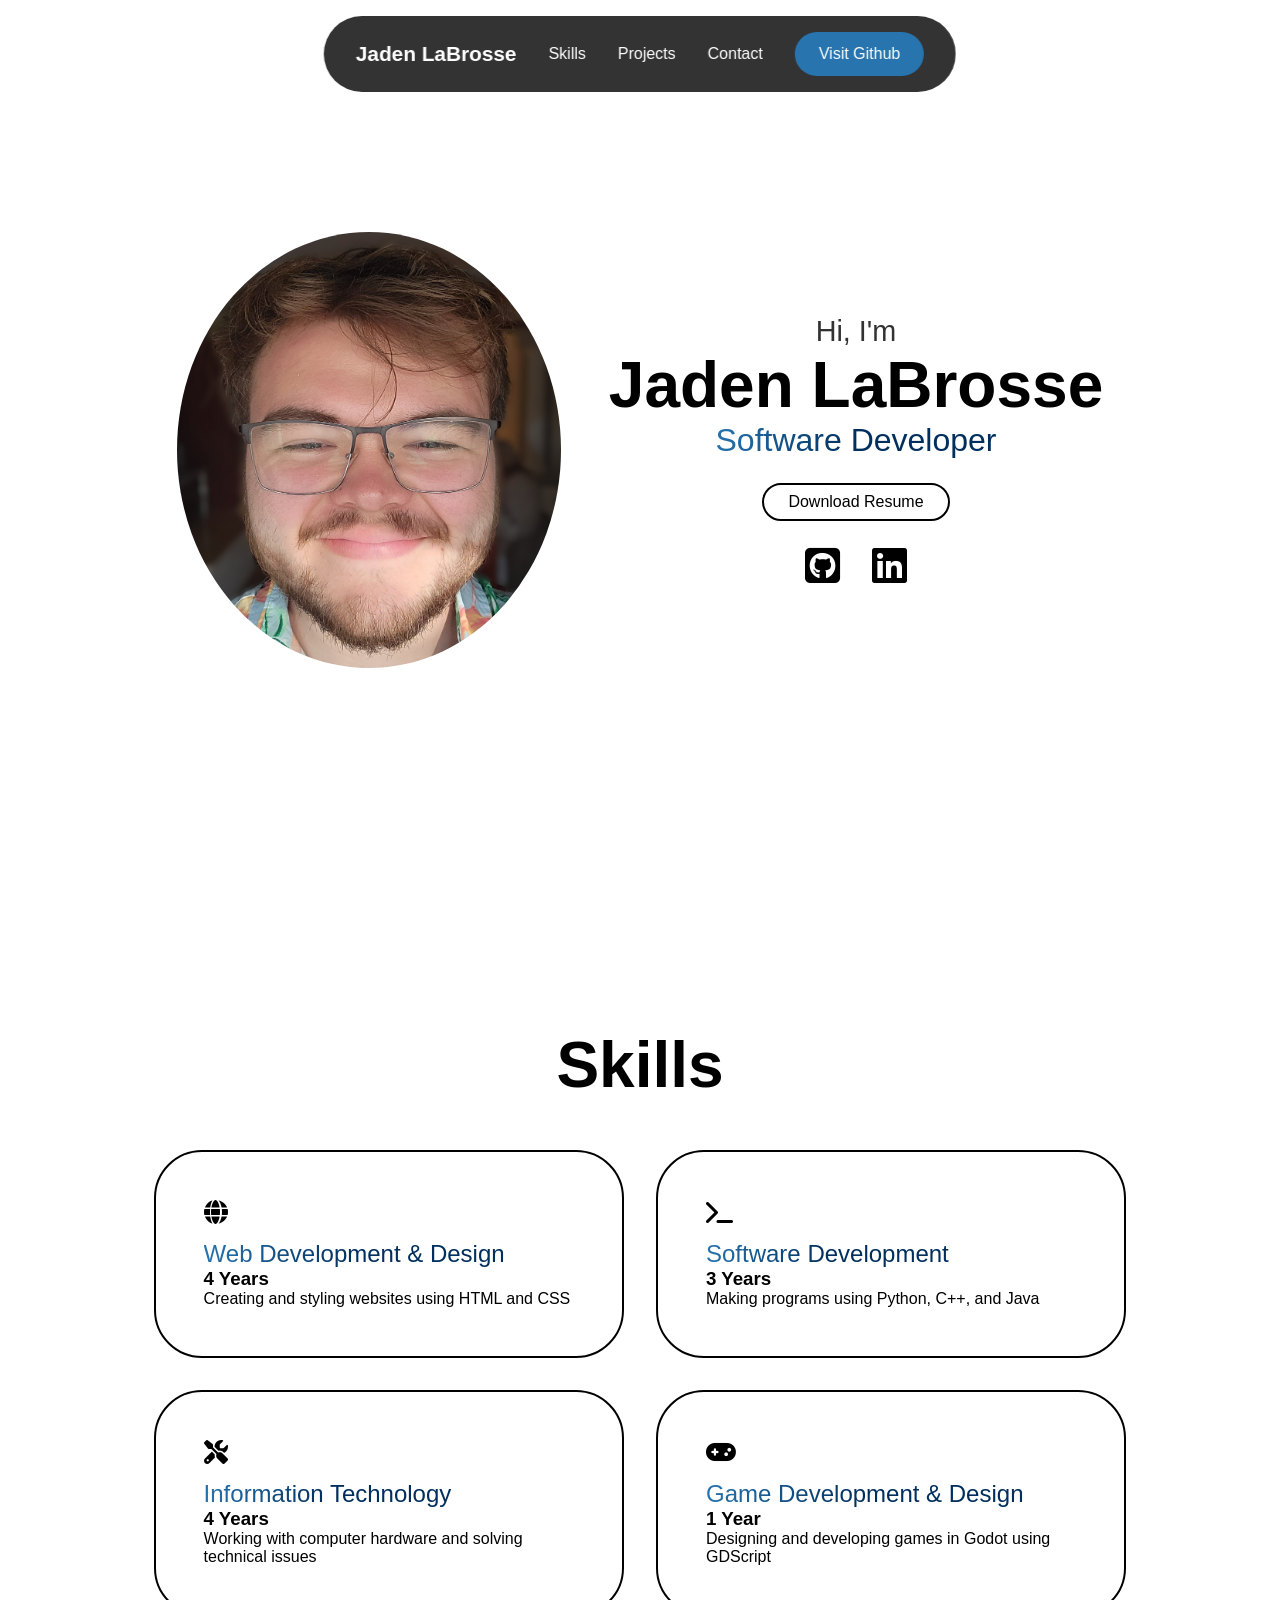
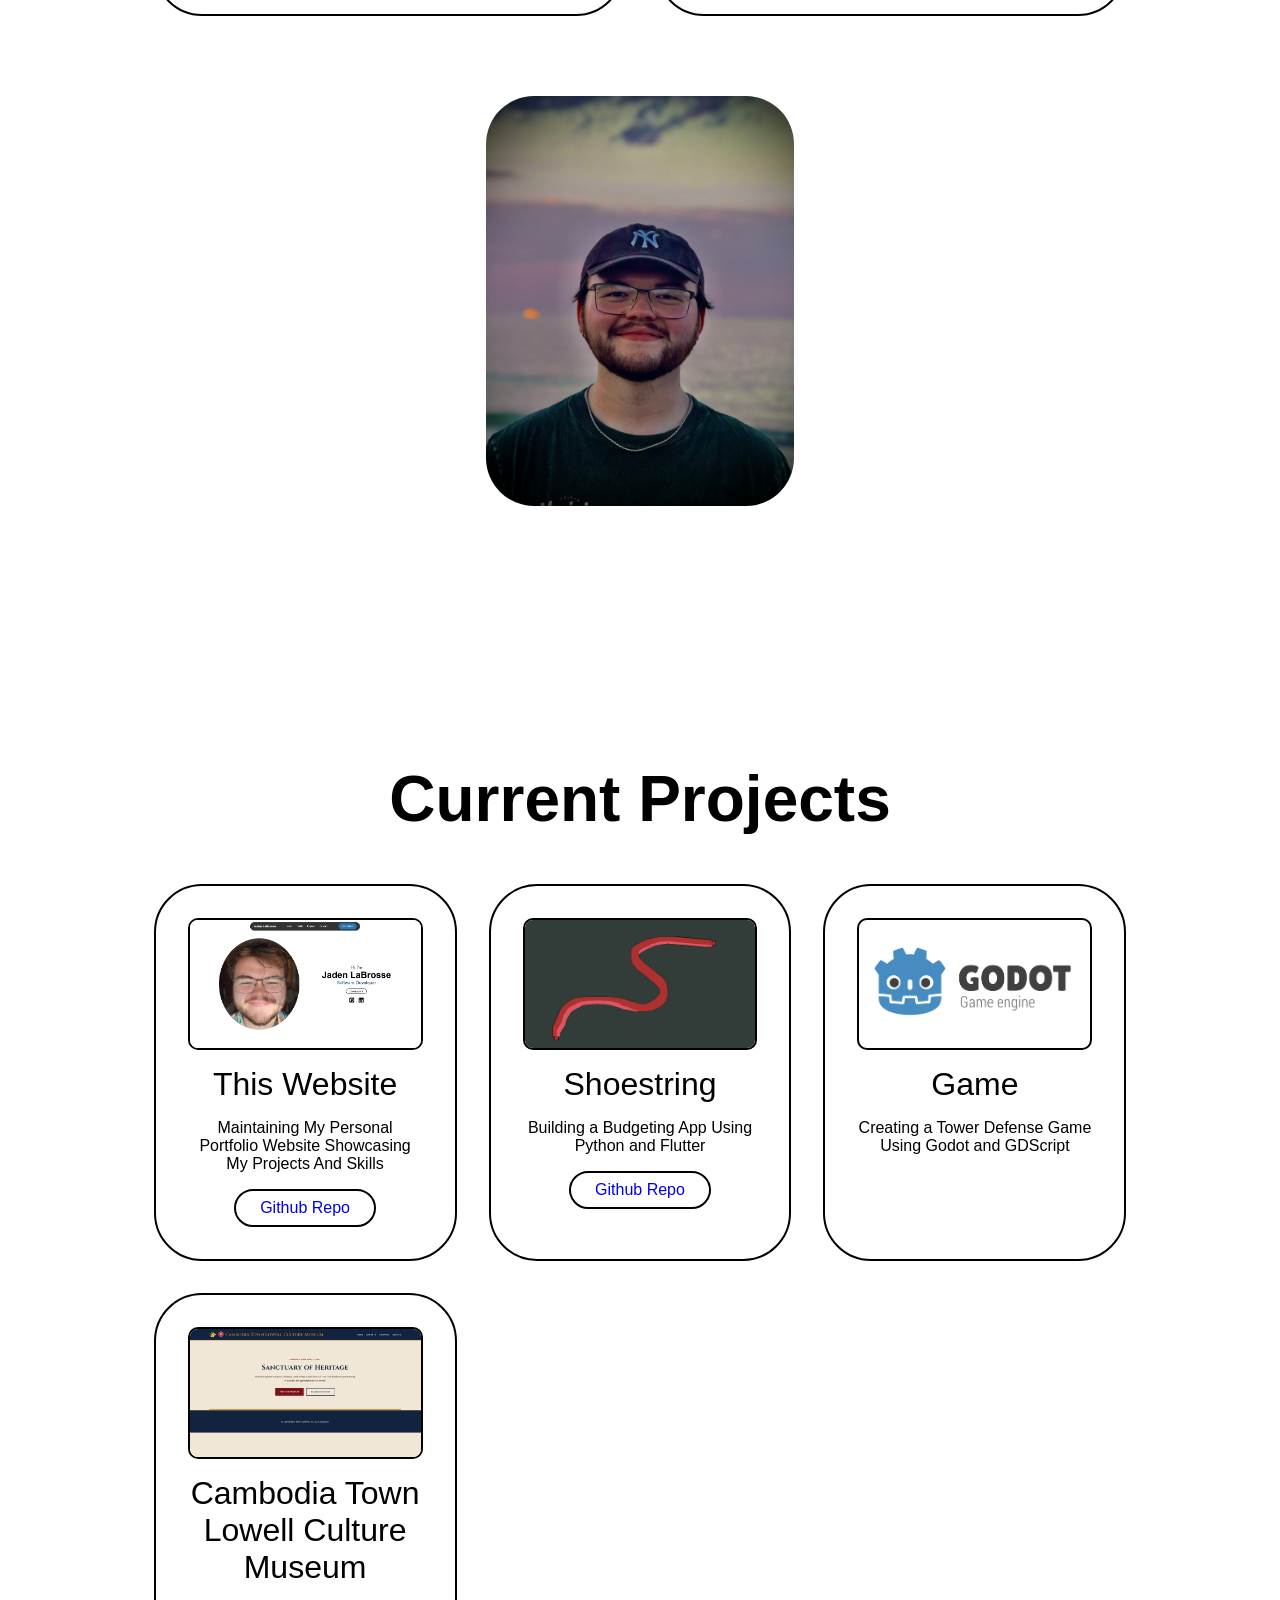
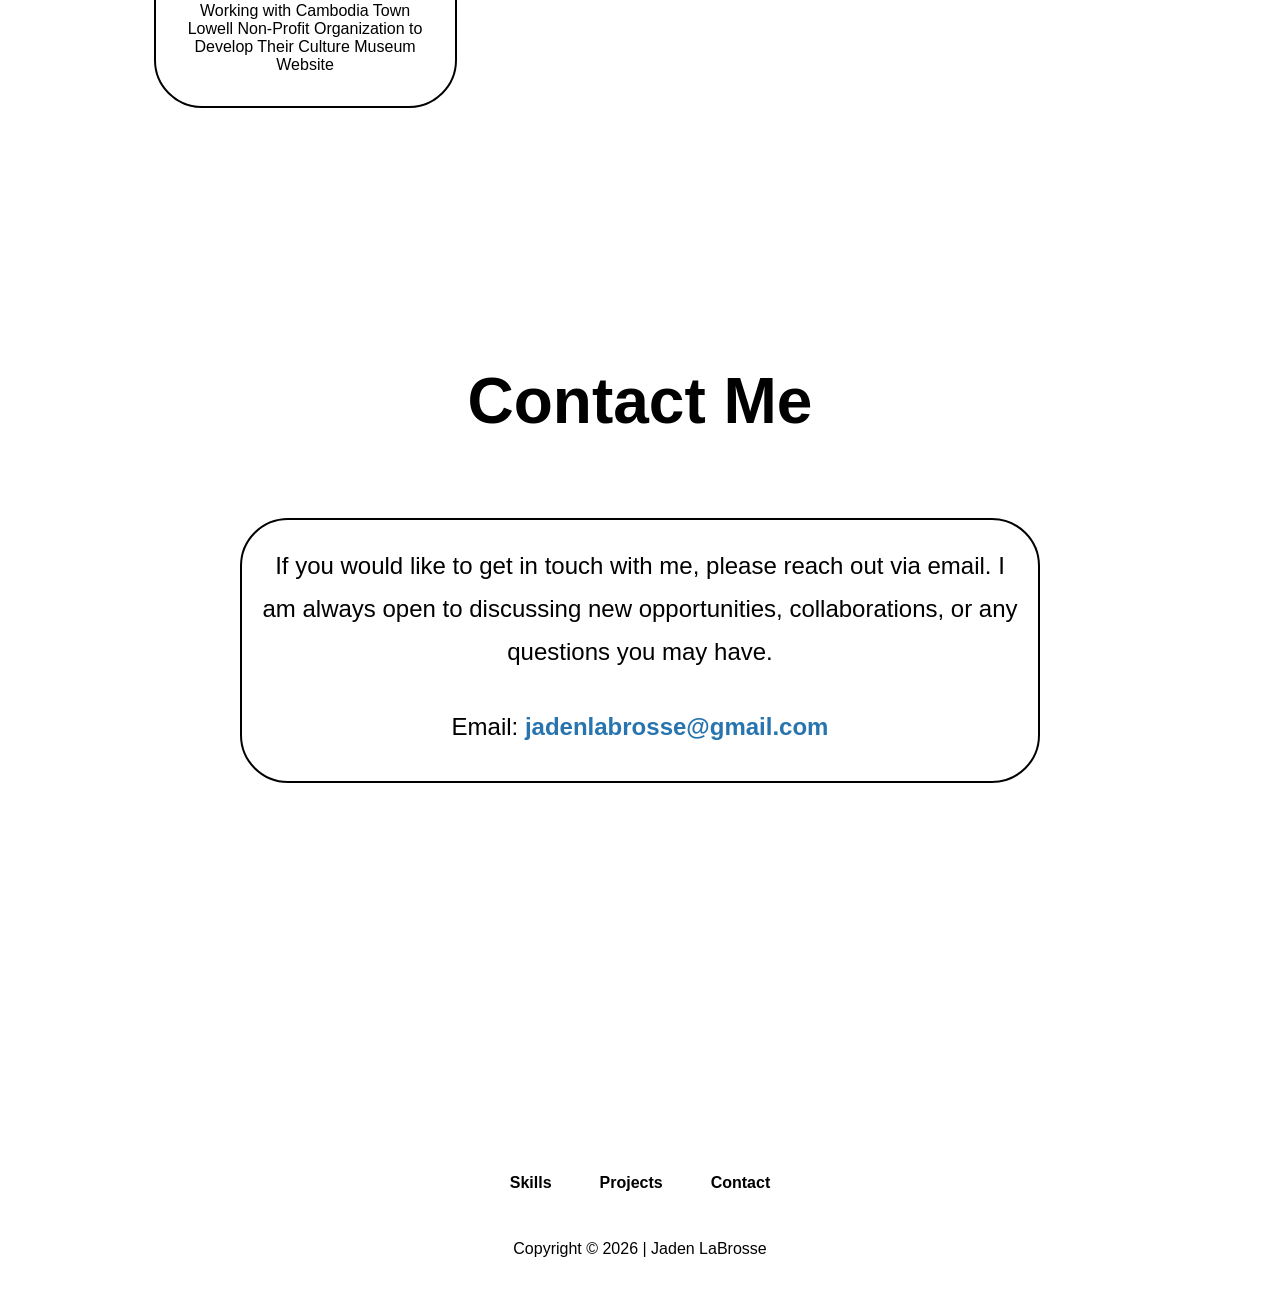
==== index.html @ c3ef8700 "Updated skill cards" ====
<!DOCTYPE html>
<html lang="en">
<head>
    <meta charset="UTF-8">
    <meta name="viewport" content="width=device-width, initial-scale=1.0">
    <title>Jaden LaBrosse Portfolio</title>
    <link rel="stylesheet" href="style.css">
    <link rel="stylesheet" href="https://cdnjs.cloudflare.com/ajax/libs/font-awesome/6.4.0/css/all.min.css">
</head>
<body>

    <!-------------------------- Header & Navbar Section -------------------------->
    
    <header class="header"> 
        
        <a href="#" class="logo"><span>Jaden LaBrosse</span></a>

        <ul class="nav-links">

            <li>
                <a href="#skills">Skills</a>
            </li>

            <li>
                <a href="#projects">Projects</a>
            </li>

            <li>
                <a href="#contact">Contact</a>
            </li>

        </ul>

        <a href="https://github.com/JadenLabrosse-exe" class="visit-btn" target="_blank"> <!-- Brings user to my Github page -->
            Visit Github
        </a>

        <i class="fa-solid fa-bars" id="menu-icon"></i> <!-- Hamburger menu icon for mobile view -->

    </header>

    <!-------------------------- Home Page -------------------------->

    <section id="about" class="about">

        <div class="about-container">
            <img src="image.jpg" alt="">

            <div class="info-box">

                <div class="text">
                    <h3>Hi, I'm</h3>
                    <h1>Jaden LaBrosse</h1>
                    <span>Software Developer</span>
                </div>

                
            <a href="Jaden LaBrosse Resume 2026.pdf"
                download
                class="btn download-link">
                Download Resume
            </a>

                <div class="socials">
                    <a href="https://github.com/JadenLabrosse-exe" target="_blank"> <!-- Github Icon -->
                        <i class="fa-brands fa-square-github"></i>
                    </a>

                    <a href="https://www.linkedin.com/in/jaden-labrosse/" target="_blank"> <!-- LinkedIn Icon -->
                        <i class="fa-brands fa-linkedin"></i>
                    </a>
                </div>
            </div>
        </div>

    </section>

    <section id="skills" class="skills">

    <!-------------------------- Skills Section -------------------------->

    <h2 class="section-title reveal">
        Skills
    </h2>

    <div class="skills-info reveal">

        <div class="grid">
            <div class="grid-card reveal">
                <i class="fa-mosaic fa-solid fa-globe"></i>
                <span>Web Development & Design</span>
                <h3>4 Years</h3>
                <p>Creating and styling websites using HTML and CSS</p>
            </div>

            <div class="grid-card reveal">
                <i class="fa-solid fa-terminal"></i>
                <span>Software Development</span>
                <h3>3 Years</h3>
                <p>Making programs using Python, C++, and Java</p>
            </div>

            <div class="grid-card reveal">
                <i class="fa-solid fa-screwdriver-wrench"></i>
                <span>Information Technology</span>
                <h3>4 Years</h3>
                <p>Working with computer hardware and solving technical issues</p>
            </div>

            <div class="grid-card reveal">
                <i class="fa-solid fa-gamepad"></i>
                <span>Game Development & Design</span>
                <h3>1 Year</h3>
                <p>Designing and developing games in Godot using GDScript</p>
            </div>
        </div>

        <img src="Jaden.jpg" alt="" class="reveal">
    </div>

    </section>

    <!-------------------------- Projects Section -------------------------->

    <section id="projects" class="projects">

    <h2 class="section-title reveal">
        Current Projects
    </h2>

    <div class="projects-grid">

        <div class="project-card reveal">
            <img src="Portfolio Homepage.png" alt="Website">
            <h3>This Website</h3>
            <p>Maintaining My Personal Portfolio Website Showcasing My Projects And Skills</p>
            <div class="btn-group">
                <a href="https://github.com/JadenLabrosse-exe/Portfolio" class="btn" target="_blank">
                    Github Repo
                </a>
            </div>
        </div>

        <div class="project-card reveal">
            <img src="Shoestring.png" alt="App">
            <h3>Shoestring</h3>
            <p>Building a Budgeting App Using Python and Flutter</p>
            <div class="btn-group">
                <a href="https://github.com/JadenLabrosse-exe/Shoestring" class="btn" target="_blank">
                    Github Repo
                </a>
            </div>
        </div>

        <div class="project-card reveal">
            <img src="Godot Game Engine.webp" alt="Game">
            <h3>Game</h3>
            <p>Creating a Tower Defense Game Using Godot and GDScript</p>
        </div>

        <div class="project-card reveal">
            <img src="CTL-landing-page.png" alt="Website">
            <h3>Cambodia Town Lowell Culture Museum</h3>
            <p>Working with Cambodia Town Lowell Non-Profit Organization to Develop Their Culture Museum Website</p>
        </div>

    </div>

    </section>

    <!-------------------------- Contact Section -------------------------->

    <section id="contact" class="contact">

        <h2 class="section-title reveal">
            Contact Me
        </h2>

        <div class="contact-info reveal">
            <p>If you would like to get in touch with me, please reach out via email. I am always open to discussing new opportunities, collaborations, or any questions you may have.</p>

            <div class="contact-details">
                <p>Email: <a href="mailto:jadenlabrosse@gmail.com">jadenlabrosse@gmail.com</a></p>
            </div>

        </div>

    </section>

    <!-------------------------- Footer Section -------------------------->

    <footer>

        <ul>

            <li>
                <a href="#skills">Skills</a>
            </li>

            <li>
                <a href="#projects">Projects</a>
            </li>

            <li>
                <a href="#contact">Contact</a>
            </li>

        </ul>

        <p class="copyright">Copyright &copy; 2026 | Jaden LaBrosse</p>

    </footer>
                
    <script src="script.js"></script>
</body>
</html>
---- style.css ----
/*------------Global Styles------------*/
*{
    margin: 0;
    padding: 0;
    box-sizing: border-box;
    font-family: 'Poppins', sans-serif;
    text-decoration: none;
    scroll-behavior: smooth;
    list-style: none;
}
/*------------Header Styles------------*/
header{
    position: fixed;
    top: 1rem;
    left: 50%;
    transform: translateX(-50%);
    display: flex;
    align-items: center;
    justify-content: space-between;
    gap: 2rem;
    background-color: rgba(0, 0, 0, 0.8);
    backdrop-filter: blur(8px);
    color: white;
    padding: 0.5rem 1.5rem;
    border-radius: 3rem;
    z-index: 1000;
}
/*------------Logo and Navigation Styles------------*/
.logo{
    color: white;
    font-size: 1.3rem;
    font-weight: 700;
    text-wrap: nowrap;
    transition: 0.3s ease-in-out;
}
.logo:hover{
    transform: scale(1.1);
}
.nav-links{
    display: flex;
    gap: 2rem;
}
li a{
    position: relative;
    color: white;
    font-weight: 300;
}
/*------------Gradient underline animation------------*/
li a::before{
    position: absolute;
    content: '';
    width: 0;
    left: 0;
    height: 5px;
    top: 25px;
    border-radius: 1rem;
    transition: 0.3s ease-in-out;
    background: linear-gradient(to right, #2774ae, #002E5D, #002E5D);
}
li a:hover::before{
    width: 100%;
}

/*------------Visit Github Button Style------------*/
.visit-btn{
    padding: 0.8rem 1.5rem;
    border-radius: 3rem;
    border: none;
    font-weight: 500;
    font-size: 1rem;
    color: white;
    cursor: pointer;
    text-wrap: nowrap;
    transition: 0.5s ease-in-out;
    background: #2774ae;
    color: white;
}
.visit-btn:hover{
    transform: scale(1.03);
    transition: 0.6s ease-in-out;
    background: linear-gradient(to right, #2774ae, #002E5D, #002E5D);
}

/*--------------Download Resume Styles--------------*/
.download-link {
    padding: 12px 28px;
    display: inline-block;
    border: 2px solid black;
    color: black;
    cursor: pointer;
    text-wrap: nowrap;
    border-radius: 3rem;
    font-weight: 500;
}
.download-link:hover {
    background-color: black;
    color: white;
    transform: scale(1.1);
    transition: 0.3s ease-in-out;
}

/*------------Hamburger Icon Styles------------*/
#menu-icon{
    font-size: 2rem;
    display: none;
}

/*------------Section Styles------------*/
section{
    min-height: 100vh;
    padding: 8rem 12%;
    width: 100%;
    position: relative;
}

.about{
    display: flex;
    align-items: center;
    justify-content: center;
}
.about .about-container{
    display: flex;
    align-items: center;
    justify-content: center;
    gap: 10rem;
}
.about img{
    width: 30vw;
    border-radius: 50%;
}
/*------------Gradient text------------*/
.info-box{
    display: flex;
    flex-direction: column;
    text-align: center;
    align-items: center;
    justify-content: center;
    gap: 1.5rem;
}
.info-box h3{
    font-size: 1.8rem;
    font-weight: 500;
    opacity: 0.8;
}
.info-box h1{
    font-size: 4rem;
    font-weight: 600;
}
.info-box span{
    background: linear-gradient(to right, #2774ae, #002E5D, #002E5D);
    background-clip: text;
    color: transparent;
    font-size: 2rem;
}

.btn-group{
    display: flex;
    gap: 1rem;
}
.btn{
    border-radius: 3rem;
    padding: 0.5rem 1.5rem;
    border: 2px solid black;
    cursor: pointer;
    font-weight: 500;
    text-wrap: nowrap;
    transition: 0.2s ease-in-out;
}
.btn:hover{
    background-color: black;
    color: white;
}

.socials{
    display: flex;
    gap: 2rem;
}
.socials a{
    color: black;
}
.socials a i{
    font-size: 2.5rem;
    cursor: pointer;
    transition: 0.2s ease-in-out;
}
.socials a i:hover{
    transform: scale(1.1);
    color: #2774ae;
}

.section-title{
    text-align: center;
    font-size: 4rem;
    font-weight: 600;
    margin-bottom: 3rem;
}

.skills-info{
    display: flex;
    align-items: center;
    justify-content: center;
    gap: 5rem;
}
.skills img{
    width: 24vw;
    border-radius: 3rem;
}
.grid{
    display: grid;
    grid-template-columns: repeat(2,1fr);
    gap: 2rem;
}
.grid-card{
    border: 2px solid black;
    border-radius: 3rem;
    padding: 3rem;
    display: flex;
    flex-direction: column;
    align-items: baseline;
    justify-content: left;
    transition: 0.2s ease-in-out;
}
.grid-card:hover{
    transform: scale(1.02);
    background-color: black;
    color: white;
}
.grid-card i{
    font-size: 1.5rem;
    margin-bottom: 1rem;
}
.grid-card span{
    font-size: 1.5rem;
    font-weight: 500;
    background: linear-gradient(to right, #2774ae, #002E5D, #002E5D);
    background-clip: text;
    color: transparent;
}

::-webkit-scrollbar-track{
    background-color: rgb(219, 219, 219);
}
::-webkit-scrollbar-thumb{
    background: linear-gradient(to bottom, rgb(0, 21, 255), rgb(255, 174, 0));
}

.reveal{
    opacity: 0;
    transform: translateY(40px);
    transition: 0.8s ease;
}
.reveal.active{
    opacity: 1;
    transform: translateY(0);
}

.projects-grid{
    display: grid;
    grid-template-columns: repeat(auto-fit, minmax(280px, 1fr));
    gap: 2rem;
}
.project-card{
    padding: 2rem;
    display: flex;
    flex-direction: column;
    align-items: center;
    justify-content: flex-start;
    text-align: center;
    gap: 1rem;
    border: 2px solid black;
    border-radius: 3rem;
    transition: 0.3s ease-in-out;
}
.project-card:hover{
    background-color: black;
    color: white;
    transform: translateY(-10px)scale(1.02);
}
.project-card img {
    width: 100%;
    aspect-ratio: 16 / 9;
    object-fit: cover;
    border: 2px solid black;
    border-radius: 10px;
}
.project-card:hover .btn{
    border: 2px solid white;
    color: white;
}
.project-card:hover .btn:hover{
    border: 2px solid white;
    background-color: white;
    color: black;
}
.project-card h3{
    font-size: 2rem;
    font-weight: 500;
}

.input-box{
    display: flex;
    flex-direction: column;
    align-items: center;
    justify-content: center;
    text-align: center;
    gap: 2rem;
    margin-top: 5rem;
}
.input-box input{
    border-radius: 3rem;
    border: 2px solid black;
    padding: 2rem 8rem;
    font-size: 3rem;
}
.input-box input::placeholder{
    font-size: 3rem;
}
.input{
    position: relative;
}
.input i{
    position: absolute;
    top: 50%;
    left: 10px;
    transform: translate(50%,-50%);
    font-size: 4rem;
}

/*------------Contact Styles------------*/
.contact {
    display: flex;
    flex-direction: column;
    align-items: center;
    text-align: center;
}
.contact-info {
    max-width: 800px;
    margin-top: 2rem;
    padding: 1rem;
    border: 2px solid black;
    border-radius: 3rem;
    transition: 0.3s ease-in-out;
}
.contact-info:hover {
    transform: translateY(-5px) scale(1.02);
    box-shadow: 0 10px 25px rgba(0, 0, 0, 0.2);
}
.contact-info p {
    font-size: 1.5rem;
    line-height: 1.8;
    margin: 0.5rem 0;
}
.contact-details {
    margin-top: 2rem;
}
.contact-details p {
    margin: 1rem 0;
}
.contact-details a {
    color: #2774ae;
    text-decoration: none;
    font-weight: 600;
    transition: 0.3s ease-in-out;
}

.contact-details a:hover {
    text-decoration: underline;
    color: #002E5D;
}

/*------------Footer Styles------------*/
footer{
    bottom: 0;
    left: 0;
    height: 10rem;
    width: 100%;
    display: flex;
    flex-direction: column;
    gap: 1rem;
    align-items: center;
    justify-content: center;
}
footer ul{
    display: flex;
    align-items: center;
    gap: 3rem;
}
footer ul li a{
    color: black;
    font-weight: 600;
}
.copyright{
    font-size: 300;
    margin-top: 2rem;
}


@media(max-width:1280px){
    header{
        padding: 1rem 2rem;
        gap: 2rem;
    }
    .about .about-container{
        gap: 3rem;
    }
    .skills-info{
        flex-direction: column;
    }
    .input-box input{
        padding: 2rem 5rem;
        font-size: 2.5rem;
    }
    .input input::placeholder{
        font-size: 2.5rem;
    }
    .input-box i{
        font-size: 2.5rem;
    }
}

@media(max-width:768px){
    header{
        gap: 1rem;
        padding: 1rem 1.1rem;
        justify-content: space-between;
    }
    header .logo{
        font-size: 1rem;
    }
    header .visit-btn{
        display: none;
    }
    .about-container{
        flex-direction: column;
    }
    .input-box input{
        padding: 1rem 2rem;
        font-size: 1.8rem;
    }
    .input-box input::placeholder{
        font-size: 1.5rem;
    }
    .input-box i{
        display: none;
    }
    .grid{
        grid-template-columns: repeat(1,1fr);
    }
    .skills-info img{
        width: 70vw;
    }
}

/*------------Mobile Styles------------*/
@media(max-width:600px){
    header{
        padding: 1rem 2rem;
        gap: 6rem;
        justify-content: space-between;
        position: fixed;
        width: 90%;
        top: 1%;
        left: 50%;
        transform: translateX(-50%);
        transition: top 0.1s ease-in-out, opacity 0.6s ease-in-out;
        opacity: 1;
        z-index: 1000;
    }
    header.hide{
        top: -100%;
        opacity: 0;
    }
    #menu-icon{
        display: block;
        margin-left: auto;
        cursor: pointer;
    }
    #menu-icon.active{
        color: black;
    }
    .nav-links{
        position: absolute;
        top: 100%;
        margin-top: .5rem;
        width: auto;
        right: 1rem;
        left: auto;
        transform: none;
        padding: 5% 35%;
        color: white;
        flex-direction: column;
        text-align: center;
        background: rgba(0, 0, 0, 0.8);
        border-radius: 3rem;
        display: none;
        justify-content: center;
        gap: .5rem;
    }
    .nav-links li{
        margin-top: 0;
        padding: .5rem;
    }
    .nav-links a {
        font-size: 1.2rem;
    }
    .nav-links.active{
        display: flex;
    }
    header .logo{
        font-size: 1.5rem;
    }
    .about-container img{
        width: 80vw;
    }
    .input-box input{
        padding: 0.5rem 3rem;
        width: 80%;
        font-size: 1.5rem;
    }
    .input-box input::placeholder{
        font-size: 1.5rem;
    }
    footer ul{
        gap: 1rem;
    }
}
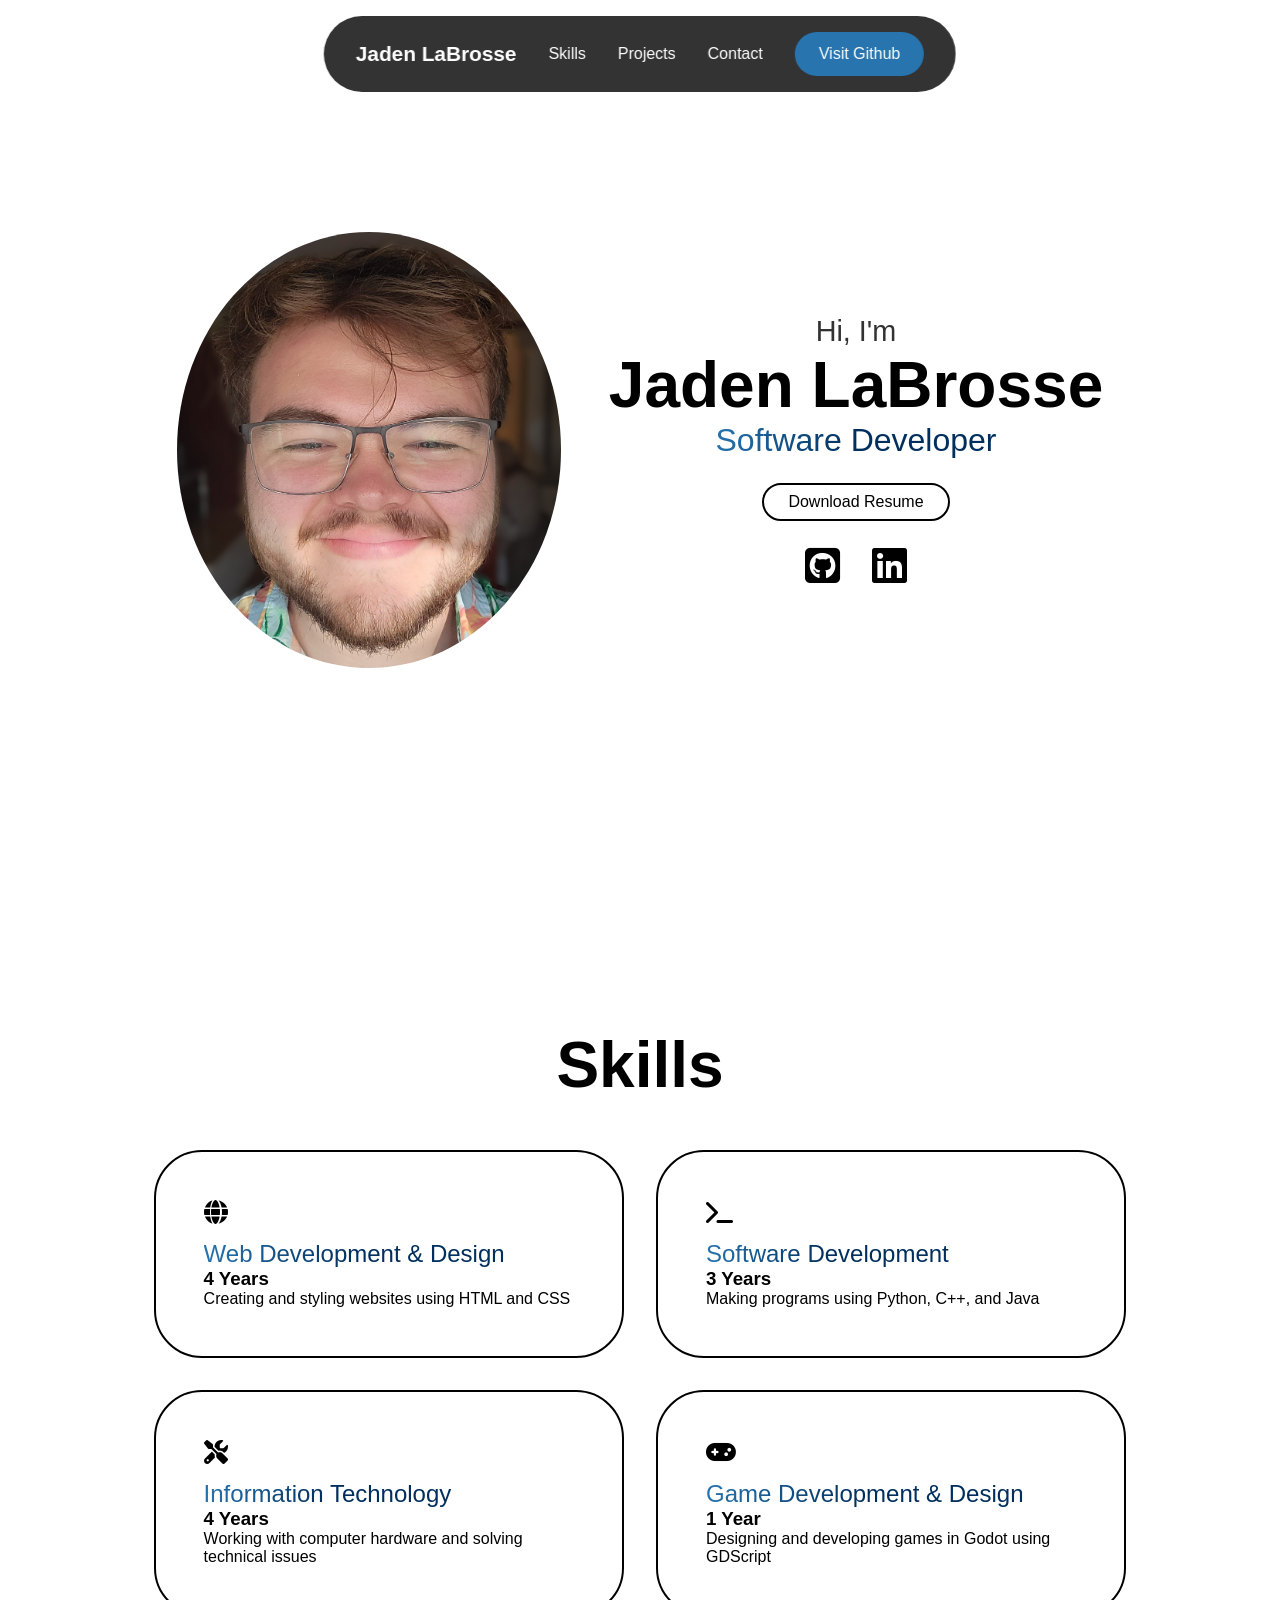
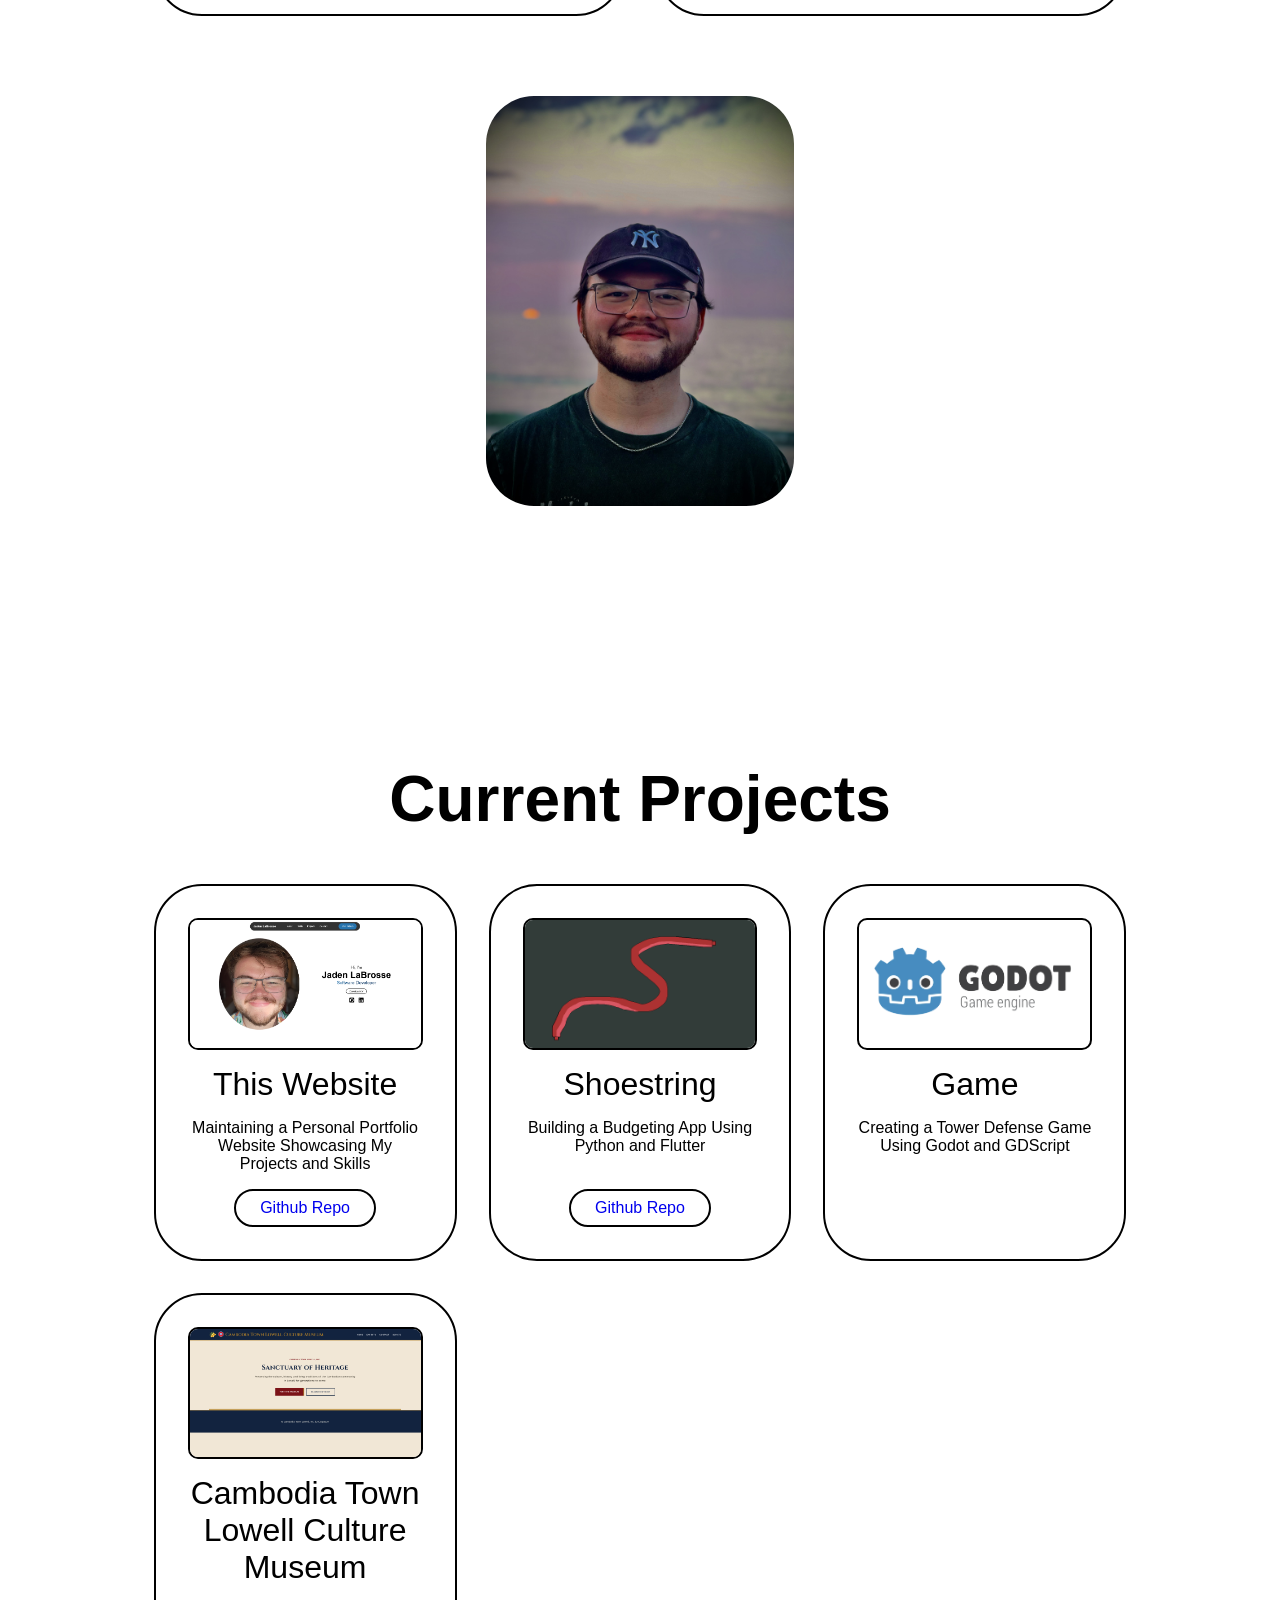
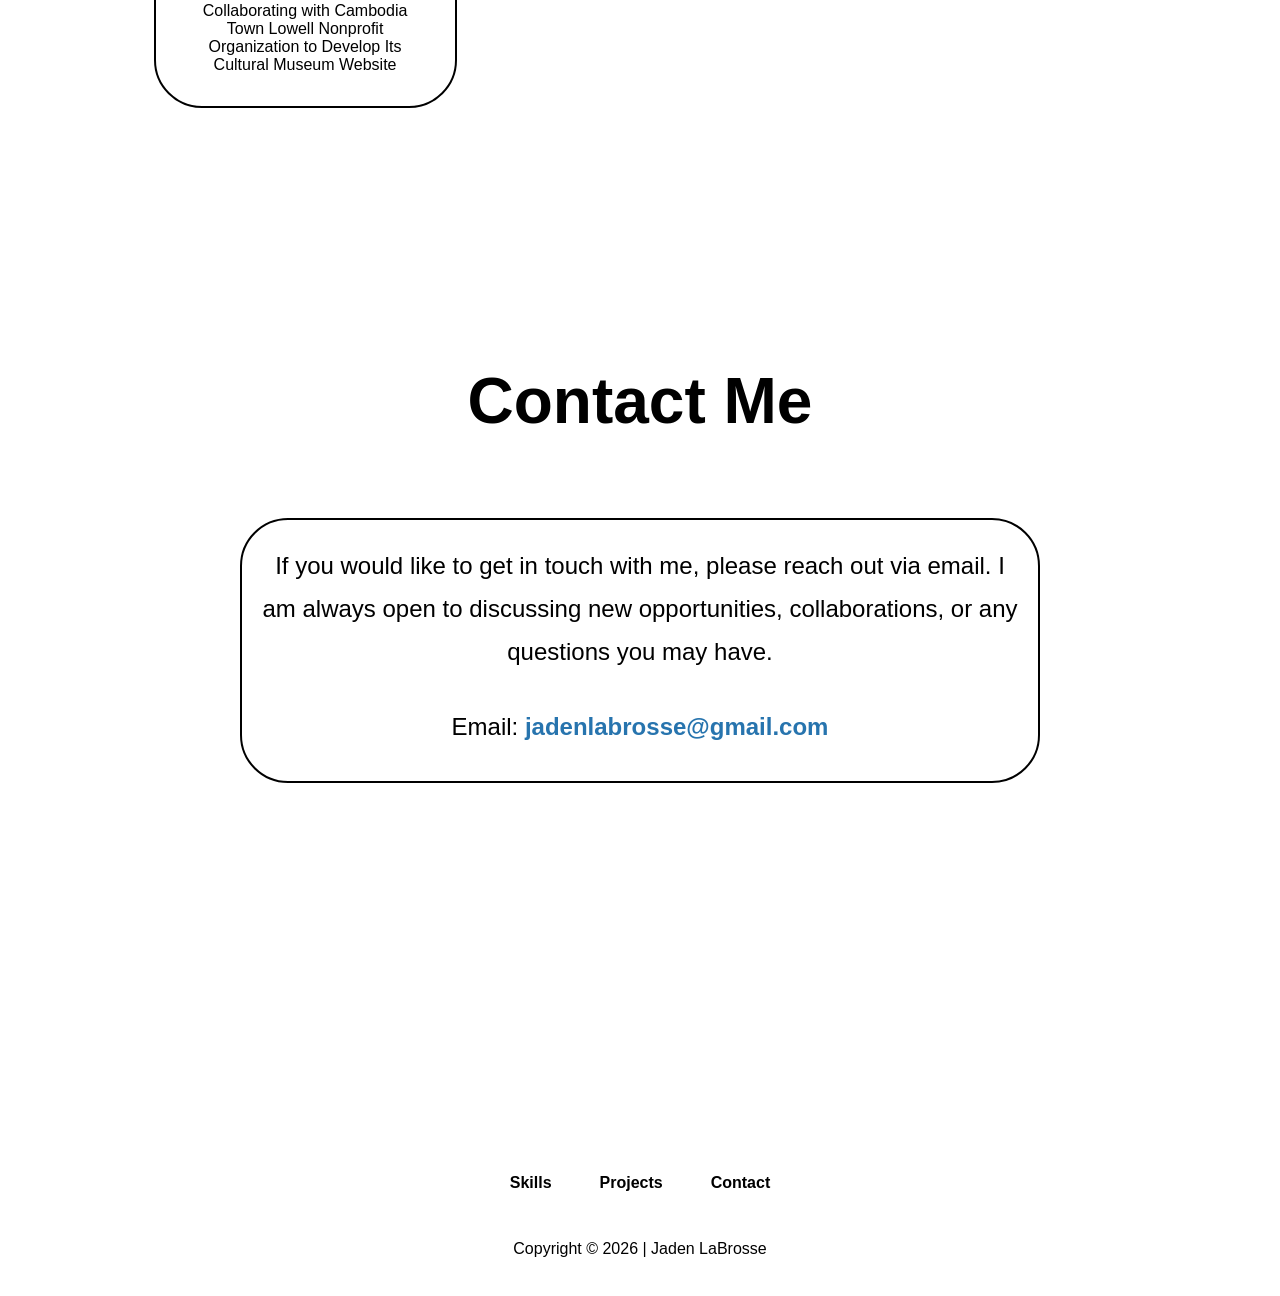
==== commit 96c939ad: "Aligned Github Repo buttons" ====
--- a/index.html
+++ b/index.html
@@ -133,7 +133,7 @@
         <div class="project-card reveal">
             <img src="Portfolio Homepage.png" alt="Website">
             <h3>This Website</h3>
-            <p>Maintaining My Personal Portfolio Website Showcasing My Projects And Skills</p>
+            <p>Maintaining a Personal Portfolio Website Showcasing My Projects and Skills</p>
             <div class="btn-group">
                 <a href="https://github.com/JadenLabrosse-exe/Portfolio" class="btn" target="_blank">
                     Github Repo
@@ -161,7 +161,7 @@
         <div class="project-card reveal">
             <img src="CTL-landing-page.png" alt="Website">
             <h3>Cambodia Town Lowell Culture Museum</h3>
-            <p>Working with Cambodia Town Lowell Non-Profit Organization to Develop Their Culture Museum Website</p>
+            <p>Collaborating with Cambodia Town Lowell Nonprofit Organization to Develop Its Cultural Museum Website</p>
         </div>
 
     </div>
--- a/style.css
+++ b/style.css
@@ -271,6 +271,9 @@
     border-radius: 3rem;
     transition: 0.3s ease-in-out;
 }
+.btn-group{
+    margin-top: auto;
+}
 .project-card:hover{
     background-color: black;
     color: white;
@@ -283,9 +286,14 @@
     border: 2px solid black;
     border-radius: 10px;
 }
+.project-card p {
+    font-size: 1rem;
+    text-align: center;
+}
 .project-card:hover .btn{
     border: 2px solid white;
     color: white;
+    align-items: flex-end;
 }
 .project-card:hover .btn:hover{
     border: 2px solid white;
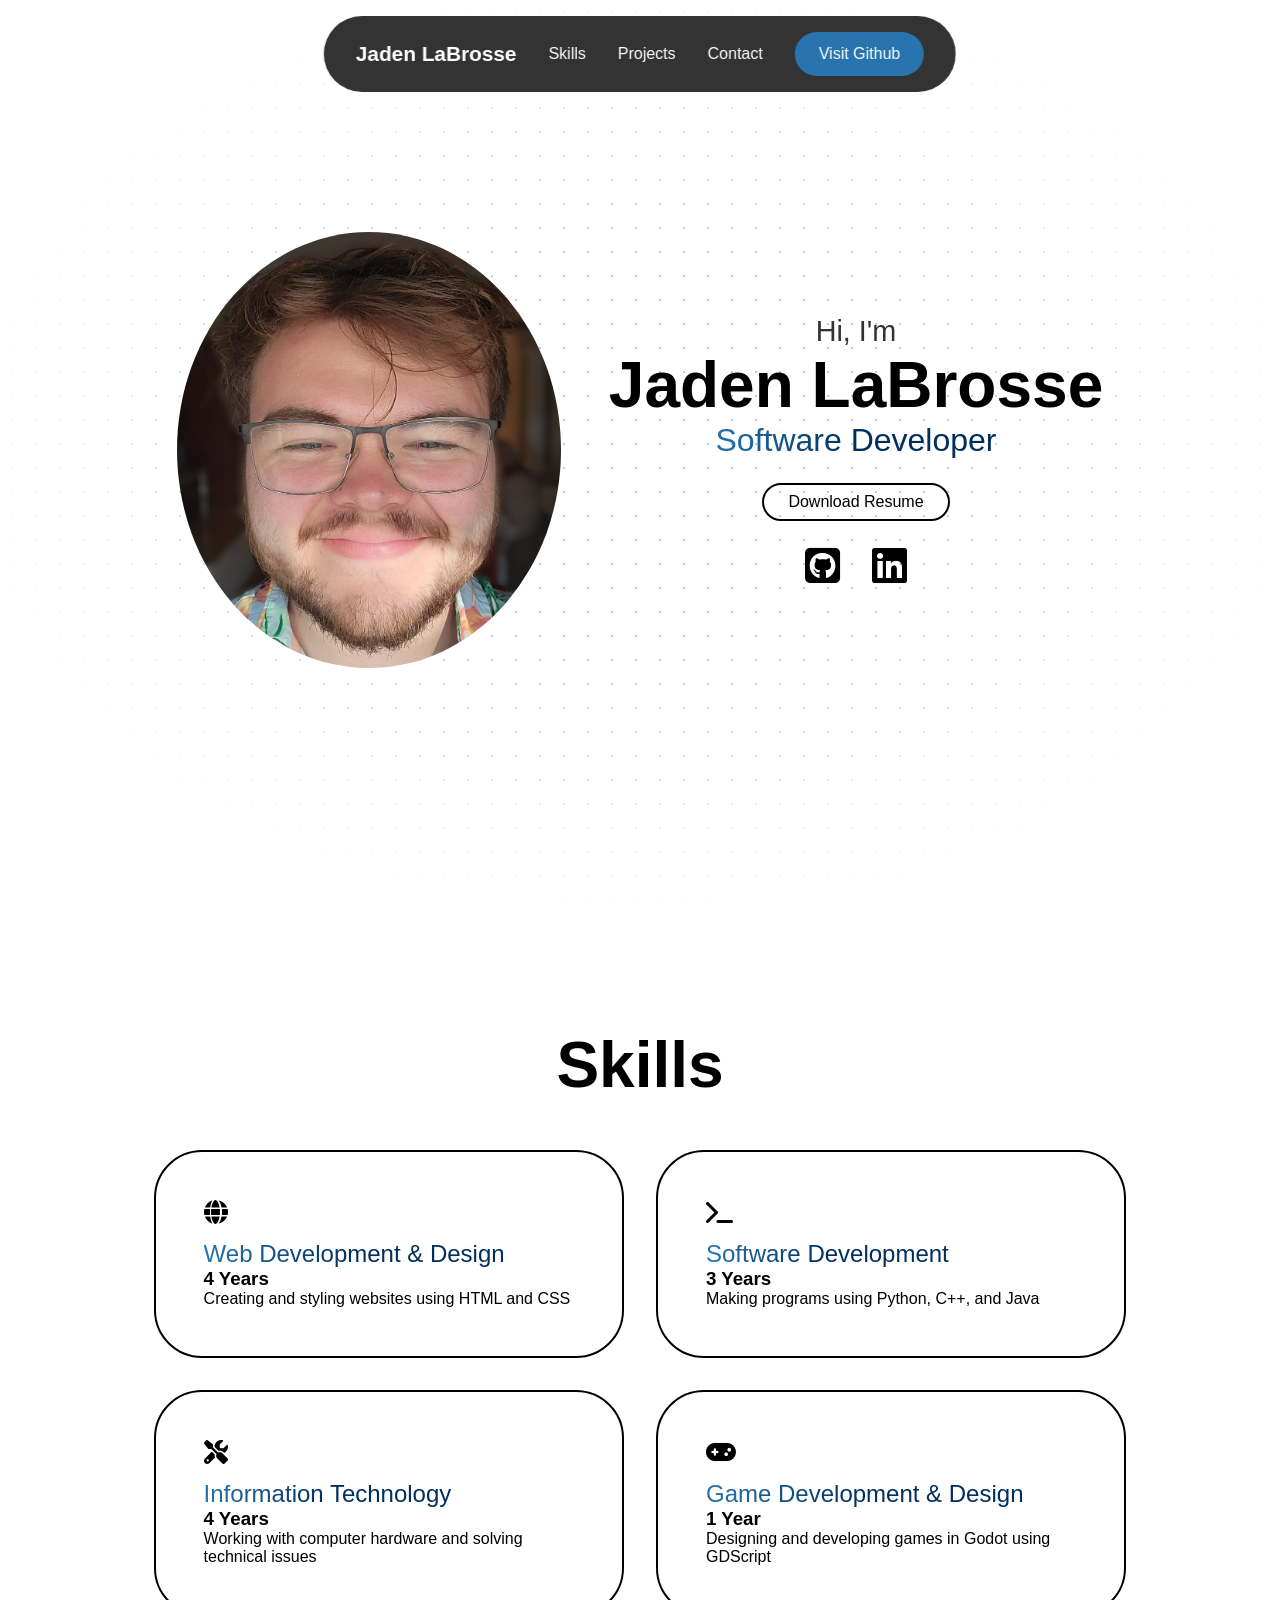
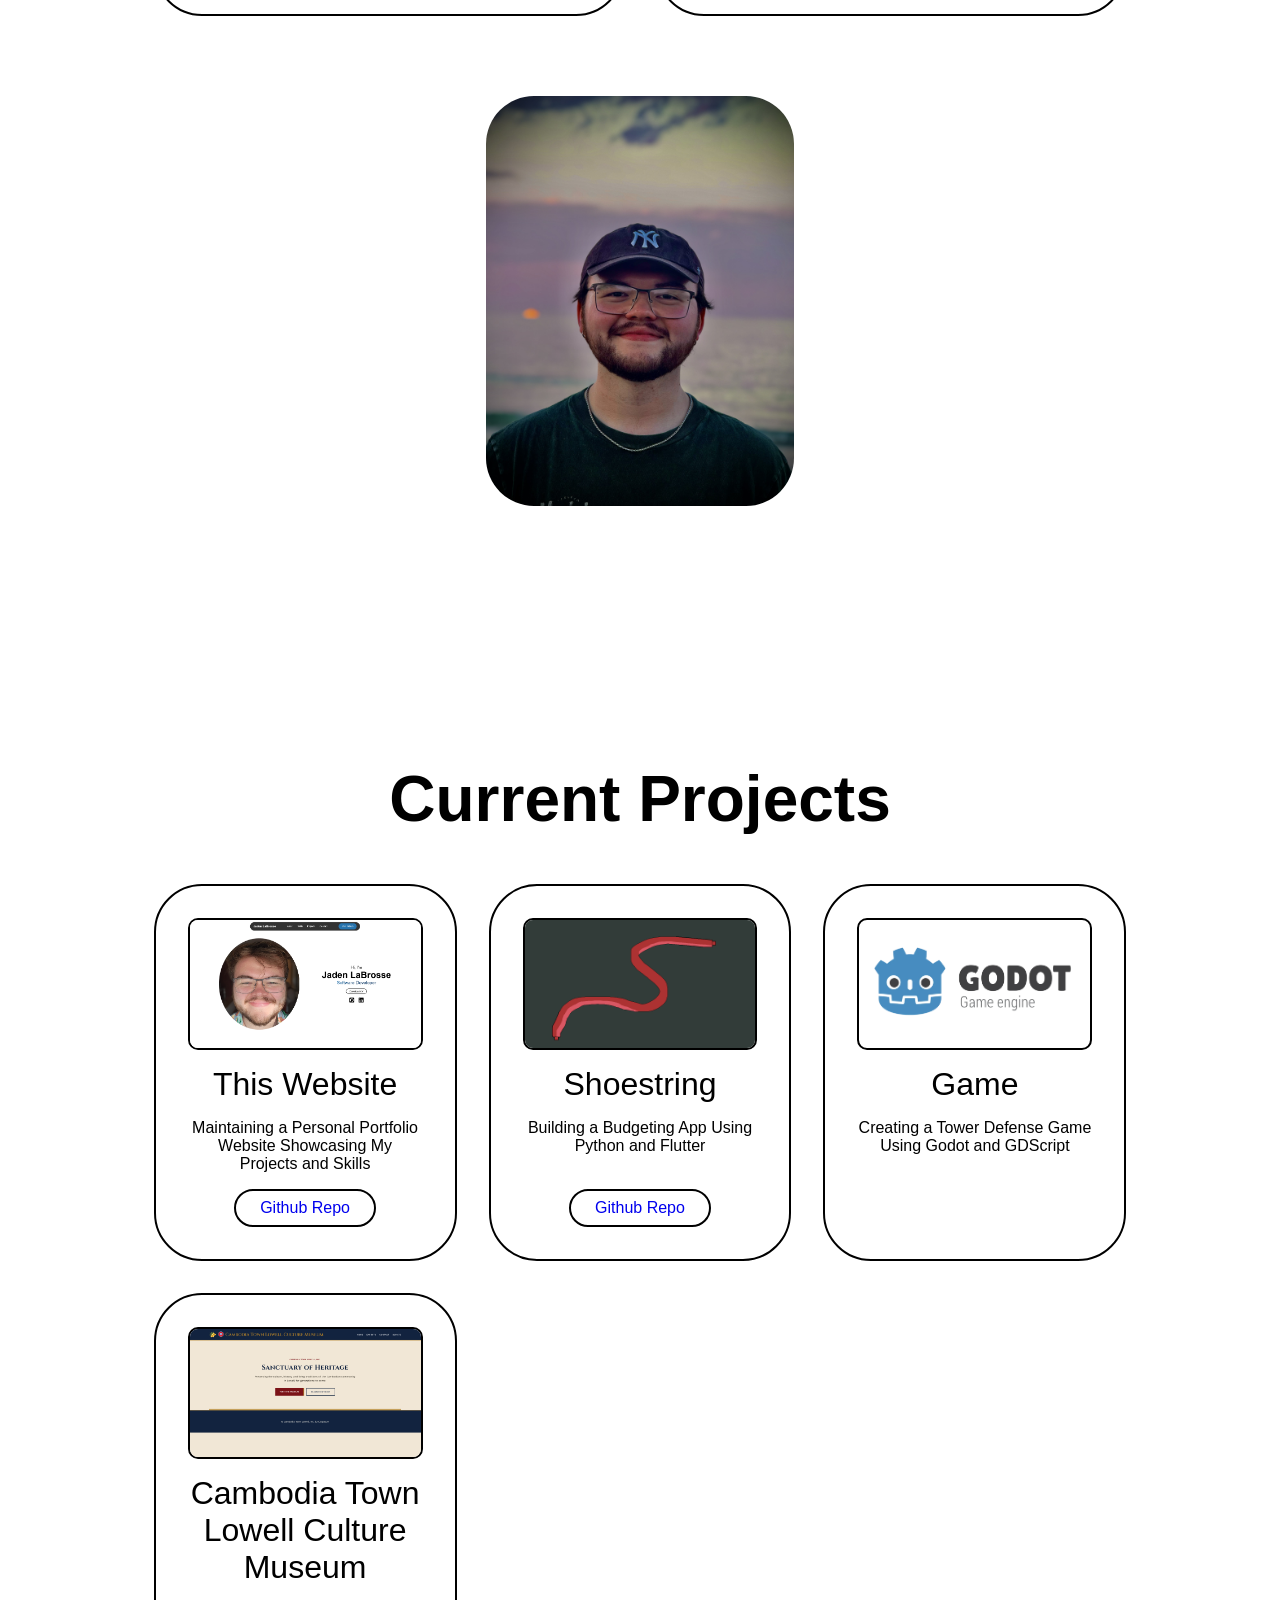
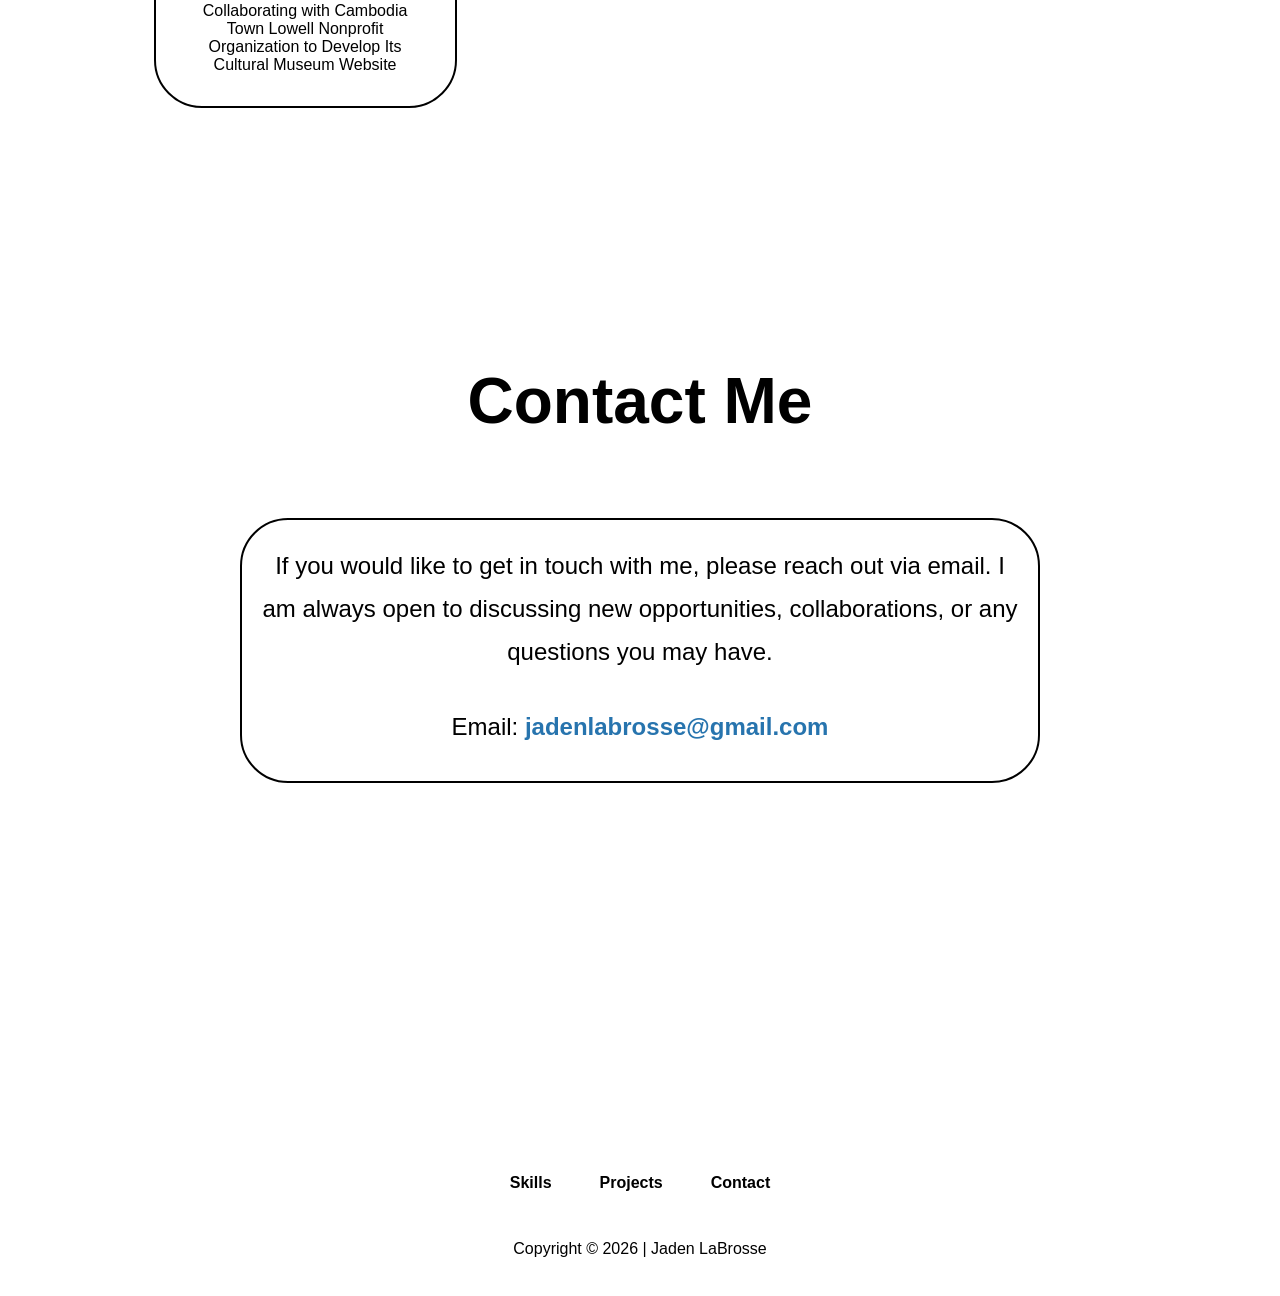
==== commit bee2ab68: "Added grid pattern to hero section" ====
--- a/index.html
+++ b/index.html
@@ -3,6 +3,8 @@
 <head>
     <meta charset="UTF-8">
     <meta name="viewport" content="width=device-width, initial-scale=1.0">
+    <meta name="description" content="Hi, I'm Jaden LaBrosse, a Software Developer. Explore my recent projects and case studies!">
+    <meta property="og:image" content="https://jadenlabrosse.dev/Jaden.jpg">
     <title>Jaden LaBrosse Portfolio</title>
     <link rel="stylesheet" href="style.css">
     <link rel="stylesheet" href="https://cdnjs.cloudflare.com/ajax/libs/font-awesome/6.4.0/css/all.min.css">
@@ -41,7 +43,7 @@
 
     <!-------------------------- Home Page -------------------------->
 
-    <section id="about" class="about">
+    <section id="about" class="about hero">
 
         <div class="about-container">
             <img src="image.jpg" alt="">
--- a/style.css
+++ b/style.css
@@ -24,6 +24,19 @@
     padding: 0.5rem 1.5rem;
     border-radius: 3rem;
     z-index: 1000;
+}
+.about{
+    isolation: isolate;
+}
+.about::before{
+    content: '';
+    position: absolute;
+    inset: 0;
+    background-image: radial-gradient(rgba(39, 116, 174, 0.35) 1.5px, transparent 1.5px);
+    background-size: 24px 24px;
+    z-index: -1;
+    -webkit-mask-image: radial-gradient(ellipse at center, black 30%, transparent 75%);
+    mask-image: radial-gradient(ellipse at center, black 30%, transparent 75%);
 }
 /*------------Logo and Navigation Styles------------*/
 .logo{
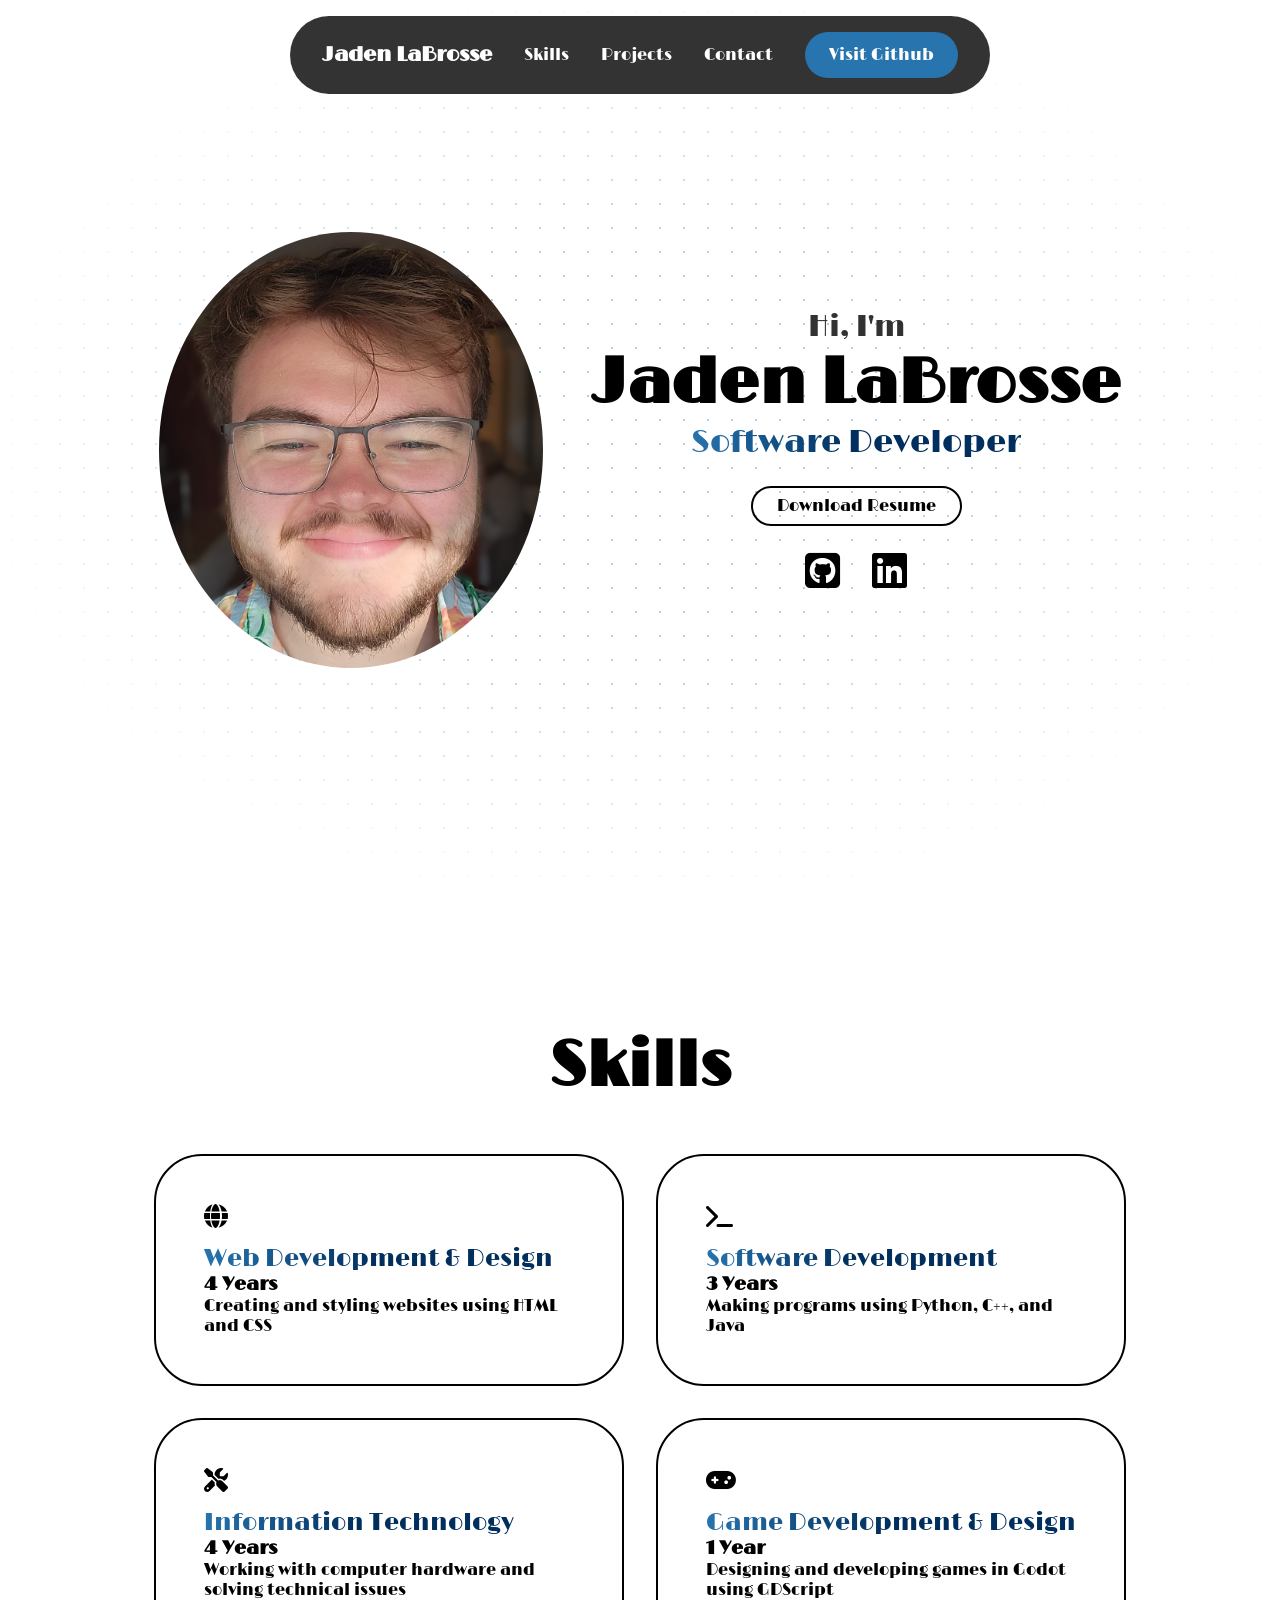
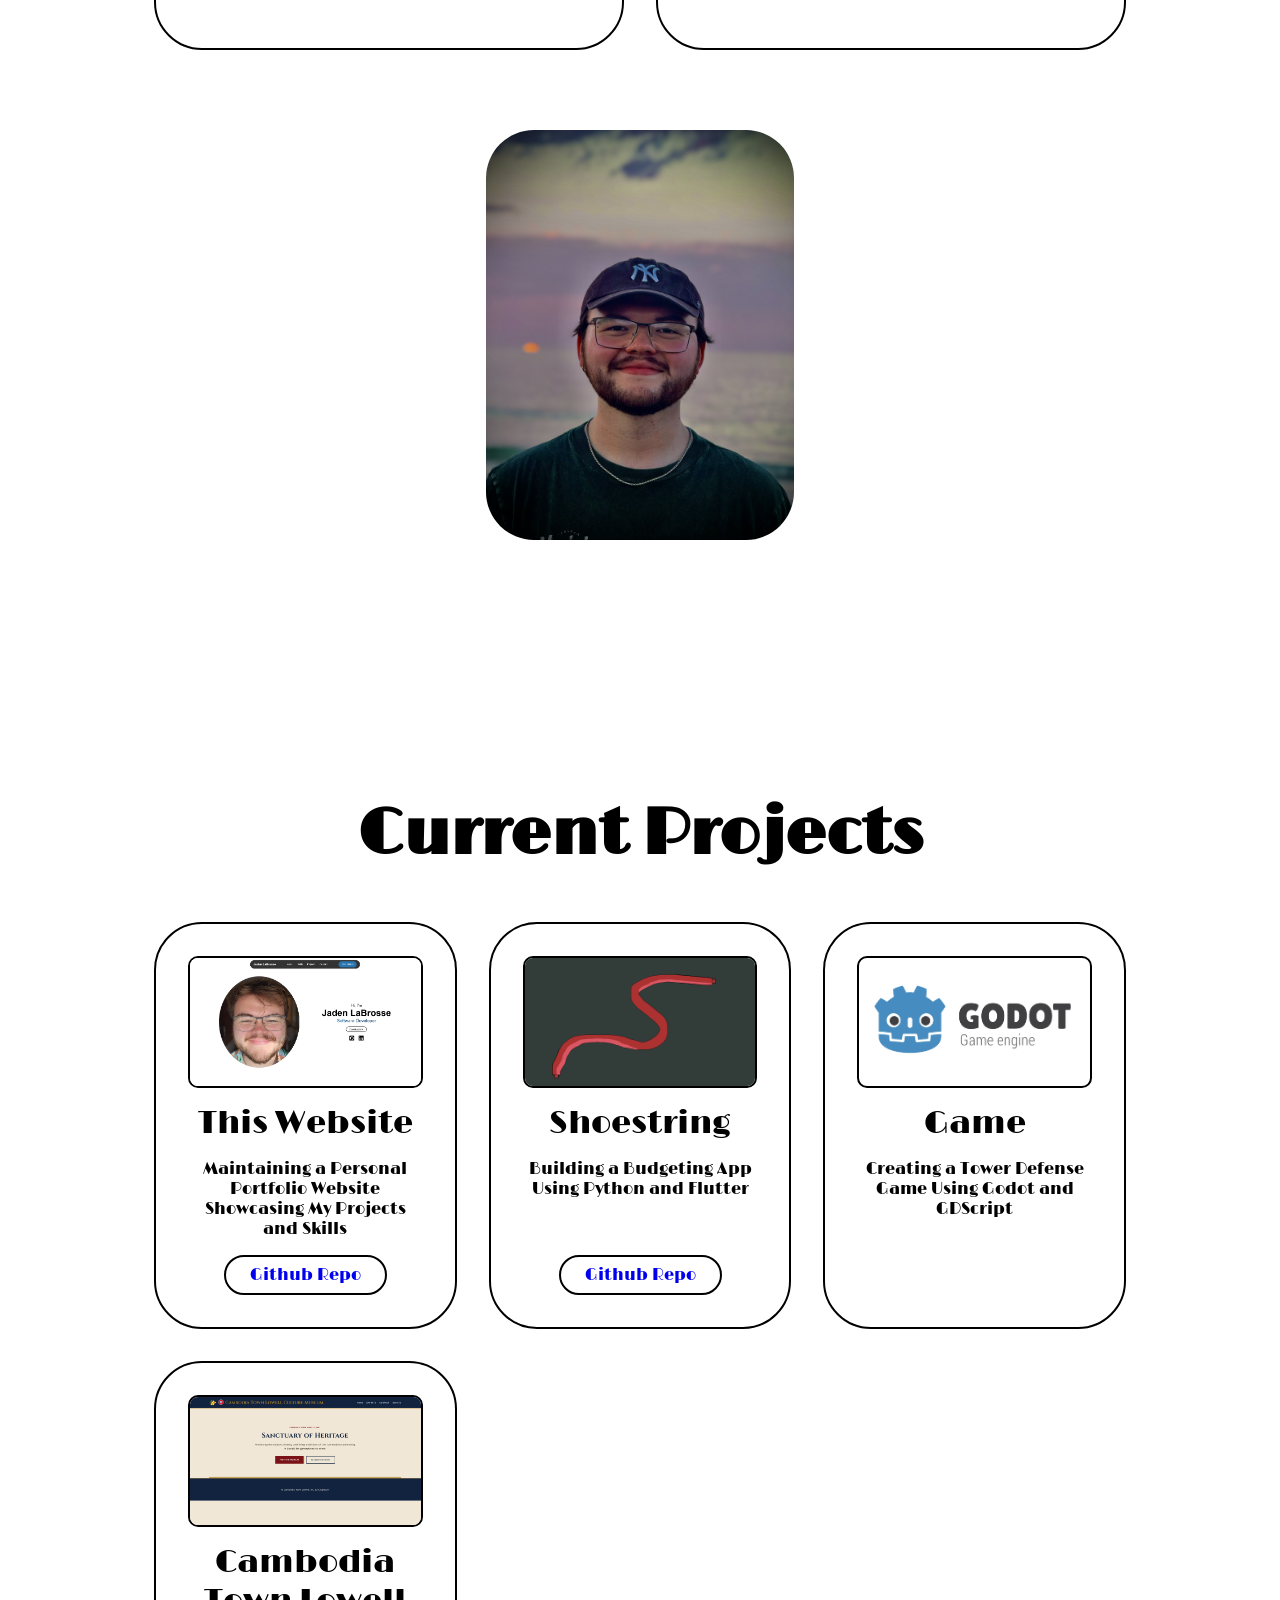
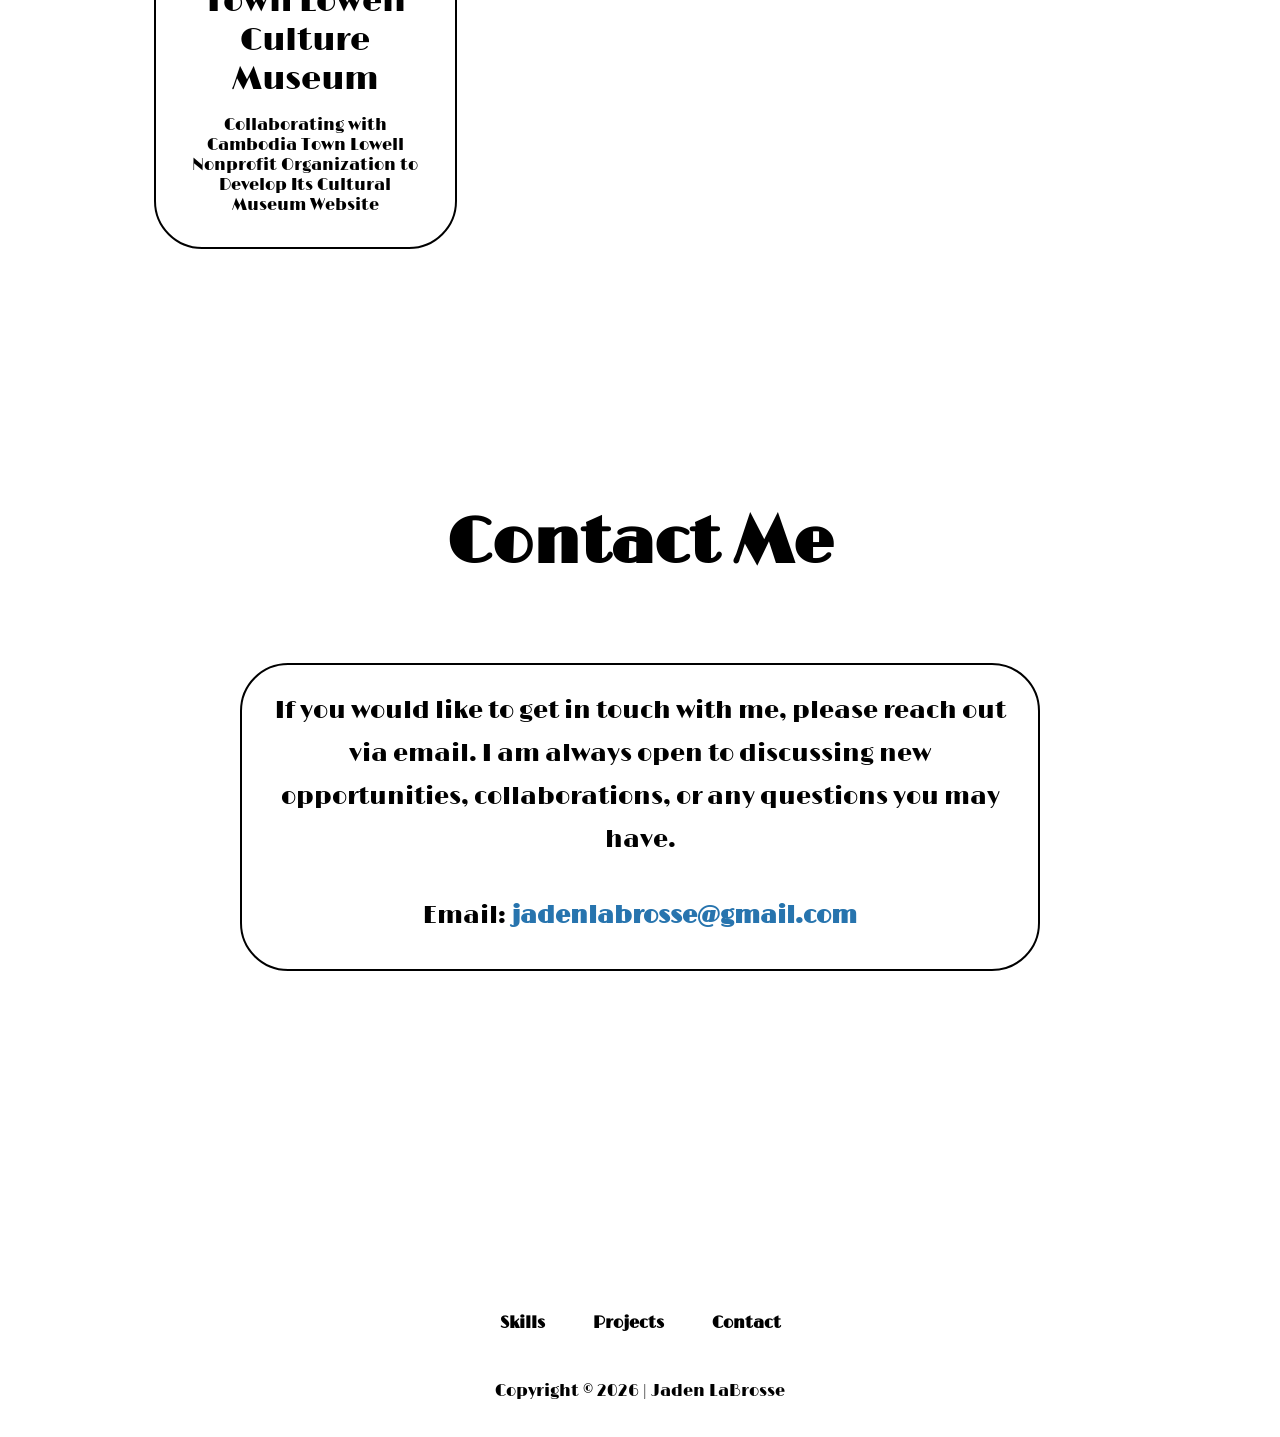
==== commit 5bfc182d: "Updated font to "Limelight"" ====
--- a/index.html
+++ b/index.html
@@ -6,6 +6,9 @@
     <meta name="description" content="Hi, I'm Jaden LaBrosse, a Software Developer. Explore my recent projects and case studies!">
     <meta property="og:image" content="https://jadenlabrosse.dev/Jaden.jpg">
     <title>Jaden LaBrosse Portfolio</title>
+    <link rel="preconnect" href="https://fonts.googleapis.com">
+    <link rel="preconnect" href="https://fonts.gstatic.com" crossorigin>
+    <link href="https://fonts.googleapis.com/css2?family=Limelight&display=swap" rel="stylesheet">
     <link rel="stylesheet" href="style.css">
     <link rel="stylesheet" href="https://cdnjs.cloudflare.com/ajax/libs/font-awesome/6.4.0/css/all.min.css">
 </head>
--- a/style.css
+++ b/style.css
@@ -3,7 +3,7 @@
     margin: 0;
     padding: 0;
     box-sizing: border-box;
-    font-family: 'Poppins', sans-serif;
+    font-family: "Limelight", sans-serif;
     text-decoration: none;
     scroll-behavior: smooth;
     list-style: none;
